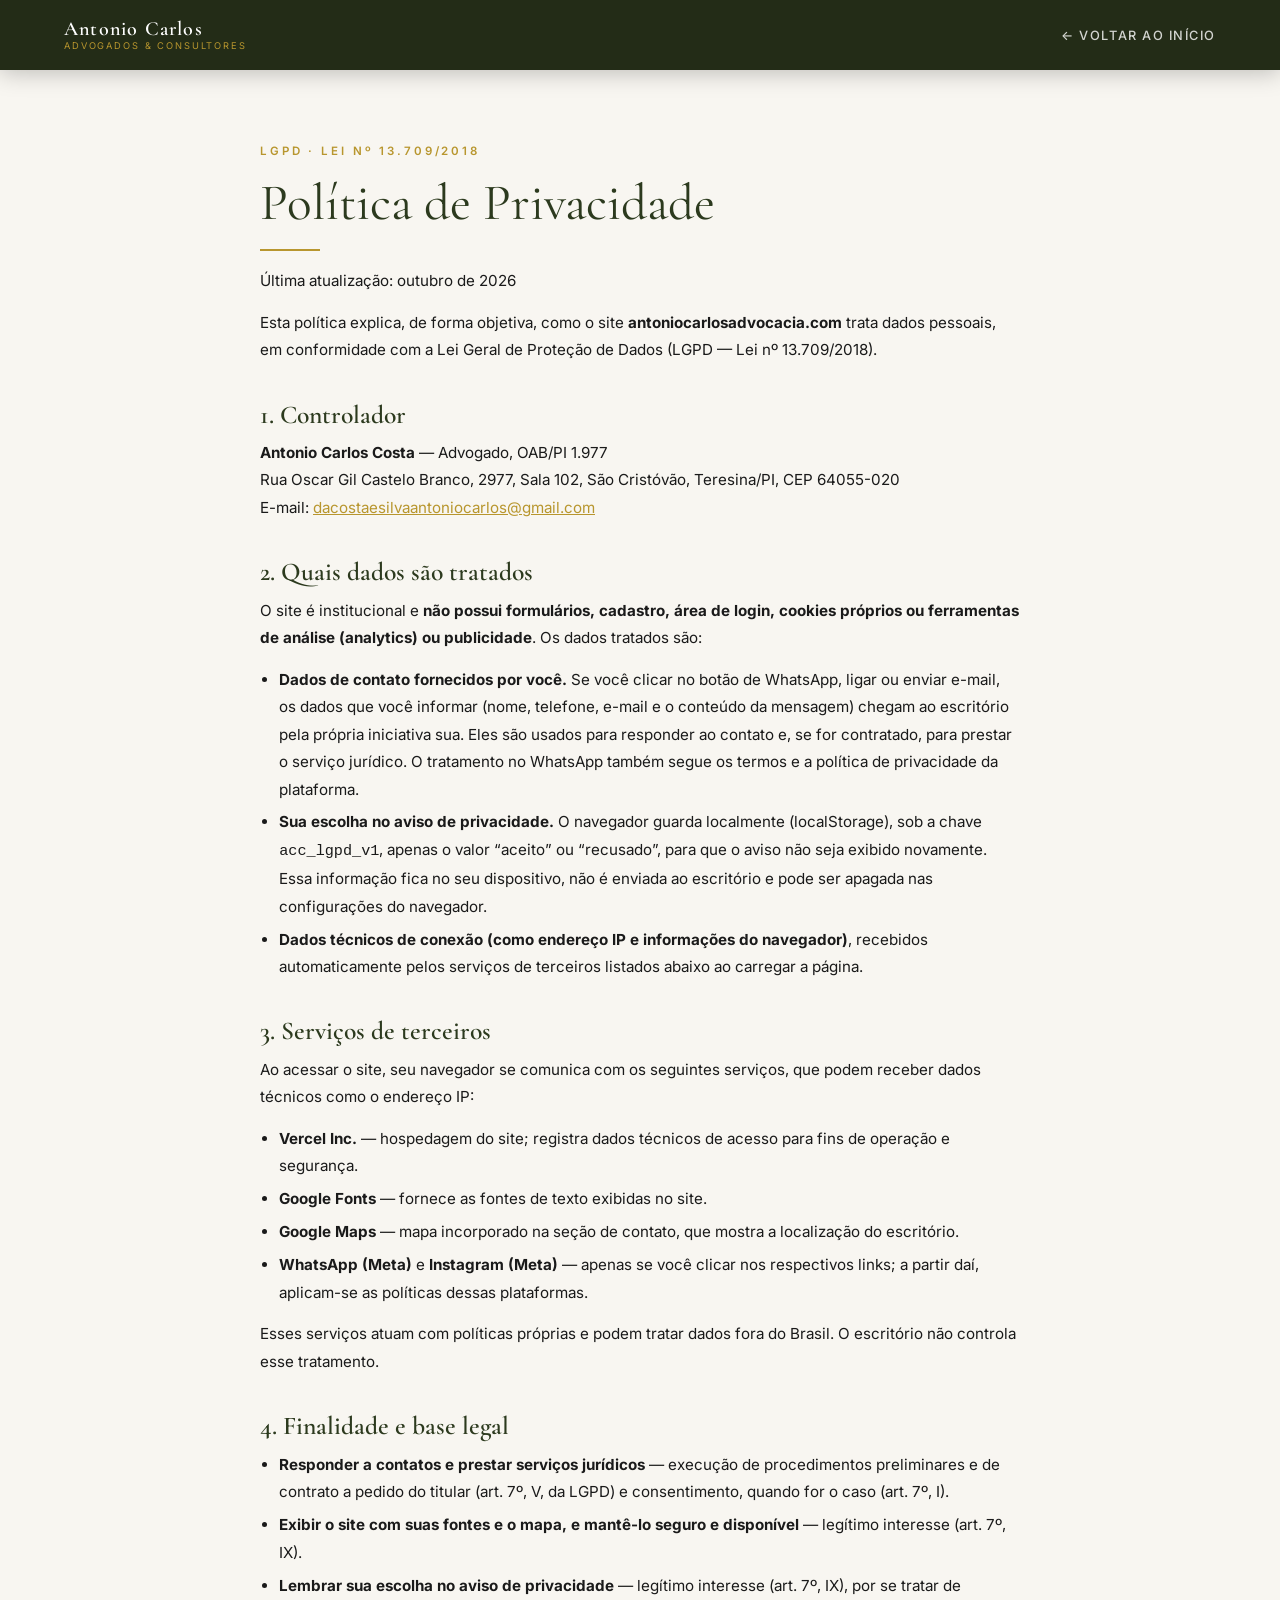
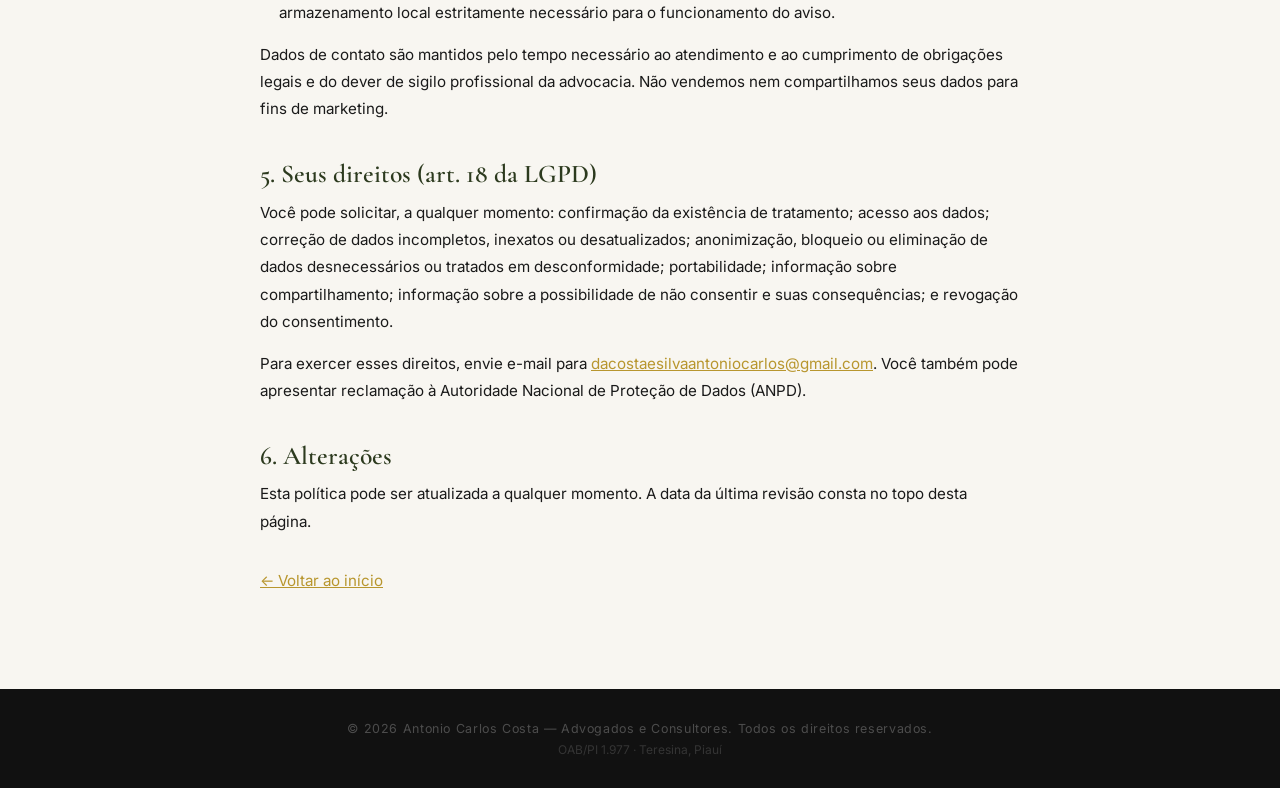
==== privacidade.html @ cda17267 "Adiciona política de privacidade e nova imagem de compartilhamento Co-Authored-By: Claude Sonnet 5.5" ====
<!DOCTYPE html>
<html lang="pt-BR">
<head>
<meta charset="UTF-8">
<meta name="viewport" content="width=device-width, initial-scale=1.0">
<title>Política de Privacidade — Antonio Carlos Costa Advogados</title>
<meta name="description" content="Política de Privacidade do site de Antonio Carlos Costa — Advogados e Consultores, em conformidade com a LGPD (Lei nº 13.709/2018).">
<meta name="robots" content="index, follow">
<link rel="canonical" href="https://antoniocarlosadvocacia.com/privacidade.html">
<link rel="preconnect" href="https://fonts.googleapis.com">
<link href="https://fonts.googleapis.com/css2?family=Cormorant+Garamond:ital,wght@0,300;0,400;0,600;0,700;1,400;1,600&family=Inter:wght@300;400;500;600&display=swap" rel="stylesheet">
<link rel="icon" href="data:,">
<link rel="stylesheet" href="style.css">
<style>
  .priv-back { font-size: 0.8rem; font-weight: 500; letter-spacing: 0.12em; text-transform: uppercase; color: rgba(255,255,255,0.8); text-decoration: none; transition: color .2s; }
  .priv-back:hover { color: var(--ouro-light); }
  .priv-main { padding: 9rem 2rem 5rem; }
  .priv-main .container { max-width: 760px; }
  .priv-main h1 { font-family: 'Cormorant Garamond', serif; font-size: clamp(2.2rem, 5vw, 3.2rem); font-weight: 400; line-height: 1.15; color: var(--verde); margin-bottom: 0.5rem; }
  .priv-updated { font-size: 0.82rem; color: var(--cinza-suave); margin-bottom: 1.5rem; }
  .priv-main h2 { font-family: 'Cormorant Garamond', serif; font-size: 1.6rem; font-weight: 600; color: var(--verde); margin: 2.2rem 0 0.6rem; }
  .priv-main p, .priv-main li { font-size: 0.95rem; line-height: 1.8; color: var(--cinza-texto); }
  .priv-main p { margin-bottom: 0.9rem; }
  .priv-main ul { margin: 0 0 0.9rem 1.2rem; }
  .priv-main li { margin-bottom: 0.35rem; }
  .priv-main a { color: var(--ouro); }
  .priv-main a:hover { color: var(--verde); }
  .priv-footer-link { color: rgba(255,255,255,0.45); text-decoration: underline; }
  .priv-footer-link:hover { color: var(--ouro-light); }
  @media (max-width: 768px) { .priv-main { padding: 7rem 1.25rem 3rem; } nav { padding: 1rem 1.25rem; } }
</style>
</head>
<body>

<nav>
  <a class="nav-brand" href="/">
    <span class="nav-brand-name">Antonio Carlos</span>
    <span class="nav-brand-sub">Advogados &amp; Consultores</span>
  </a>
  <a class="priv-back" href="/">&larr; Voltar ao início</a>
</nav>

<main class="priv-main">
  <div class="container">
    <div class="section-eyebrow">LGPD · Lei nº 13.709/2018</div>
    <h1>Política de Privacidade</h1>
    <div class="gold-rule" style="width:60px;height:2px;background:var(--ouro);margin:1rem 0 1rem"></div>
    <p class="priv-updated">Última atualização: outubro de 2026</p>

    <p>Esta política explica, de forma objetiva, como o site <strong>antoniocarlosadvocacia.com</strong> trata dados pessoais, em conformidade com a Lei Geral de Proteção de Dados (LGPD — Lei nº 13.709/2018).</p>

    <h2>1. Controlador</h2>
    <p>
      <strong>Antonio Carlos Costa</strong> — Advogado, OAB/PI 1.977<br>
      Rua Oscar Gil Castelo Branco, 2977, Sala 102, São Cristóvão, Teresina/PI, CEP 64055-020<br>
      E-mail: <a href="mailto:dacostaesilvaantoniocarlos@gmail.com">dacostaesilvaantoniocarlos@gmail.com</a>
    </p>

    <h2>2. Quais dados são tratados</h2>
    <p>O site é institucional e <strong>não possui formulários, cadastro, área de login, cookies próprios ou ferramentas de análise (analytics) ou publicidade</strong>. Os dados tratados são:</p>
    <ul>
      <li><strong>Dados de contato fornecidos por você.</strong> Se você clicar no botão de WhatsApp, ligar ou enviar e-mail, os dados que você informar (nome, telefone, e-mail e o conteúdo da mensagem) chegam ao escritório pela própria iniciativa sua. Eles são usados para responder ao contato e, se for contratado, para prestar o serviço jurídico. O tratamento no WhatsApp também segue os termos e a política de privacidade da plataforma.</li>
      <li><strong>Sua escolha no aviso de privacidade.</strong> O navegador guarda localmente (localStorage), sob a chave <code>acc_lgpd_v1</code>, apenas o valor “aceito” ou “recusado”, para que o aviso não seja exibido novamente. Essa informação fica no seu dispositivo, não é enviada ao escritório e pode ser apagada nas configurações do navegador.</li>
      <li><strong>Dados técnicos de conexão (como endereço IP e informações do navegador)</strong>, recebidos automaticamente pelos serviços de terceiros listados abaixo ao carregar a página.</li>
    </ul>

    <h2>3. Serviços de terceiros</h2>
    <p>Ao acessar o site, seu navegador se comunica com os seguintes serviços, que podem receber dados técnicos como o endereço IP:</p>
    <ul>
      <li><strong>Vercel Inc.</strong> — hospedagem do site; registra dados técnicos de acesso para fins de operação e segurança.</li>
      <li><strong>Google Fonts</strong> — fornece as fontes de texto exibidas no site.</li>
      <li><strong>Google Maps</strong> — mapa incorporado na seção de contato, que mostra a localização do escritório.</li>
      <li><strong>WhatsApp (Meta)</strong> e <strong>Instagram (Meta)</strong> — apenas se você clicar nos respectivos links; a partir daí, aplicam-se as políticas dessas plataformas.</li>
    </ul>
    <p>Esses serviços atuam com políticas próprias e podem tratar dados fora do Brasil. O escritório não controla esse tratamento.</p>

    <h2>4. Finalidade e base legal</h2>
    <ul>
      <li><strong>Responder a contatos e prestar serviços jurídicos</strong> — execução de procedimentos preliminares e de contrato a pedido do titular (art. 7º, V, da LGPD) e consentimento, quando for o caso (art. 7º, I).</li>
      <li><strong>Exibir o site com suas fontes e o mapa, e mantê-lo seguro e disponível</strong> — legítimo interesse (art. 7º, IX).</li>
      <li><strong>Lembrar sua escolha no aviso de privacidade</strong> — legítimo interesse (art. 7º, IX), por se tratar de armazenamento local estritamente necessário para o funcionamento do aviso.</li>
    </ul>
    <p>Dados de contato são mantidos pelo tempo necessário ao atendimento e ao cumprimento de obrigações legais e do dever de sigilo profissional da advocacia. Não vendemos nem compartilhamos seus dados para fins de marketing.</p>

    <h2>5. Seus direitos (art. 18 da LGPD)</h2>
    <p>Você pode solicitar, a qualquer momento: confirmação da existência de tratamento; acesso aos dados; correção de dados incompletos, inexatos ou desatualizados; anonimização, bloqueio ou eliminação de dados desnecessários ou tratados em desconformidade; portabilidade; informação sobre compartilhamento; informação sobre a possibilidade de não consentir e suas consequências; e revogação do consentimento.</p>
    <p>Para exercer esses direitos, envie e-mail para <a href="mailto:dacostaesilvaantoniocarlos@gmail.com">dacostaesilvaantoniocarlos@gmail.com</a>. Você também pode apresentar reclamação à Autoridade Nacional de Proteção de Dados (ANPD).</p>

    <h2>6. Alterações</h2>
    <p>Esta política pode ser atualizada a qualquer momento. A data da última revisão consta no topo desta página.</p>

    <p style="margin-top:2rem"><a href="/">&larr; Voltar ao início</a></p>
  </div>
</main>

<footer>
  <p class="footer-text">© 2026 Antonio Carlos Costa — Advogados e Consultores. Todos os direitos reservados.</p>
  <p class="footer-oab">OAB/PI 1.977 · Teresina, Piauí</p>
</footer>

</body>
</html>
---- style.css ----
*, *::before, *::after { box-sizing: border-box; margin: 0; padding: 0; }

:root {
  --verde: #2C3A1E; --verde-light: #3a4e28;
  --ouro: #B8962E; --ouro-light: #d4b054; --ouro-pale: #e8d5a0;
  --off-white: #F8F6F1; --cinza-texto: #1A1A1A; --cinza-suave: #6B6B6B; --branco: #ffffff;
}

html { scroll-behavior: smooth; }
body { font-family: 'Inter', sans-serif; color: var(--cinza-texto); background: var(--off-white); overflow-x: hidden; }

/* ── NAV ── */
nav {
  position: fixed; top: 0; left: 0; right: 0; z-index: 200;
  padding: 1.2rem 4rem;
  display: flex; align-items: center; justify-content: space-between;
  background: rgba(28, 38, 16, 0.97);
  box-shadow: 0 2px 24px rgba(0,0,0,0.25);
}
.nav-brand {
  display: flex;
  flex-direction: column;
  gap: 1px;
  text-decoration: none;
  cursor: pointer;
}
.nav-brand-name {
  font-family: 'Cormorant Garamond', serif;
  font-size: 1.25rem;
  font-weight: 600;
  color: var(--branco);
  letter-spacing: 0.06em;
  line-height: 1;
  white-space: nowrap;
}
.nav-brand-sub {
  font-family: 'Inter', sans-serif;
  font-size: 0.58rem;
  font-weight: 400;
  letter-spacing: 0.2em;
  text-transform: uppercase;
  color: var(--ouro);
  white-space: nowrap;
}
.nav-links { display: flex; gap: 2.5rem; list-style: none; align-items: center; }
.nav-links a {
  color: rgba(255,255,255,0.85); text-decoration: none;
  font-size: 0.82rem; font-weight: 500; letter-spacing: 0.12em;
  text-transform: uppercase; transition: color 0.2s;
}
.nav-links a:hover { color: var(--ouro-light); }
.nav-cta {
  border: 1px solid var(--ouro) !important; color: var(--ouro) !important;
  padding: 0.5rem 1.4rem; border-radius: 2px;
  transition: background 0.2s, color 0.2s !important;
}
.nav-cta:hover { background: var(--ouro) !important; color: var(--verde) !important; }

/* Hamburguer */
.nav-hamburger {
  display: none; flex-direction: column; gap: 5px; cursor: pointer;
  background: none; border: none; padding: 4px;
}
.nav-hamburger span {
  display: block; width: 24px; height: 2px;
  background: rgba(255,255,255,0.85); border-radius: 2px;
  transition: transform 0.3s, opacity 0.3s;
}
.nav-hamburger.open span:nth-child(1) { transform: translateY(7px) rotate(45deg); }
.nav-hamburger.open span:nth-child(2) { opacity: 0; }
.nav-hamburger.open span:nth-child(3) { transform: translateY(-7px) rotate(-45deg); }

/* Mobile drawer */
.nav-drawer {
  display: none; position: fixed; top: 0; left: 0; right: 0; bottom: 0;
  background: rgba(28,38,16,0.98); z-index: 190;
  flex-direction: column; align-items: center; justify-content: center; gap: 2.5rem;
  opacity: 0; pointer-events: none; transition: opacity 0.3s;
}
.nav-drawer.open { opacity: 1; pointer-events: all; }
.nav-drawer a {
  color: rgba(255,255,255,0.85); text-decoration: none;
  font-size: 1.5rem; font-family: 'Cormorant Garamond', serif;
  font-weight: 400; letter-spacing: 0.08em; transition: color 0.2s;
}
.nav-drawer a:hover { color: var(--ouro-light); }
.nav-drawer .drawer-cta {
  margin-top: 1rem; border: 1px solid var(--ouro); color: var(--ouro) !important;
  padding: 0.9rem 2.5rem; font-size: 0.85rem !important;
  font-family: 'Inter', sans-serif !important; font-weight: 600;
  letter-spacing: 0.15em; text-transform: uppercase;
}

/* ── HERO ── */
#hero {
  min-height: 100vh; background: var(--verde);
  display: flex; flex-direction: column; align-items: center; justify-content: center;
  position: relative; overflow: hidden; padding: 6rem 2rem 4rem; text-align: center;
}
.hero-grain {
  position: absolute; inset: 0; pointer-events: none; opacity: 0.6;
  background-image: url("data:image/svg+xml,%3Csvg viewBox='0 0 256 256' xmlns='http://www.w3.org/2000/svg'%3E%3Cfilter id='noise'%3E%3CfeTurbulence type='fractalNoise' baseFrequency='0.9' numOctaves='4' stitchTiles='stitch'/%3E%3C/filter%3E%3Crect width='100%25' height='100%25' filter='url(%23noise)' opacity='0.04'/%3E%3C/svg%3E");
}
.hero-logo { width: 160px; height: auto; margin-bottom: 2rem; filter: drop-shadow(0 2px 24px rgba(184,150,46,0.4)); animation: fadeUp 1s ease both; }
.hero-title { font-family: 'Cormorant Garamond', serif; font-size: clamp(3.5rem, 6vw, 6.5rem); font-weight: 500; color: var(--branco); letter-spacing: 0.08em; line-height: 1.1; text-shadow: 0 2px 40px rgba(184,150,46,0.25); animation: fadeUp 1s 0.2s ease both; }
.hero-divider { width: 80px; height: 1px; background: var(--ouro); margin: 2rem auto; animation: expandWidth 1s 0.5s ease both; }
.hero-sub { font-size: 0.9rem; letter-spacing: 0.22em; text-transform: uppercase; color: var(--ouro-pale); margin-bottom: 3rem; animation: fadeUp 1s 0.4s ease both; }
.hero-tagline { font-family: 'Cormorant Garamond', serif; font-size: clamp(1.1rem,2.5vw,1.5rem); font-style: italic; color: rgba(255,255,255,0.7); max-width: 600px; margin: 0 auto 3rem; line-height: 1.6; animation: fadeUp 1s 0.5s ease both; }
.hero-btns { display: flex; gap: 1.2rem; justify-content: center; flex-wrap: wrap; animation: fadeUp 1s 0.7s ease both; }
.btn-primary { background: var(--ouro); color: var(--verde); padding: 1rem 2.4rem; border: none; font-family: 'Inter', sans-serif; font-size: 0.82rem; font-weight: 600; letter-spacing: 0.12em; text-transform: uppercase; text-decoration: none; cursor: pointer; transition: background 0.25s, transform 0.2s; border-radius: 2px; display: inline-block; }
.btn-primary:hover { background: var(--ouro-light); transform: translateY(-2px); }
.btn-ghost { background: transparent; color: var(--branco); padding: 1rem 2.4rem; border: 1px solid rgba(255,255,255,0.35); font-family: 'Inter', sans-serif; font-size: 0.82rem; font-weight: 500; letter-spacing: 0.12em; text-transform: uppercase; text-decoration: none; cursor: pointer; transition: border-color 0.25s, color 0.25s; border-radius: 2px; display: inline-block; }
.btn-ghost:hover { border-color: var(--ouro); color: var(--ouro-light); }
/* fadeUpCentered em vez de fadeUp: os keyframes de fadeUp zeram o transform e
   anulariam o translateX(-50%) que centraliza este elemento */
.hero-scroll {
  position: absolute;
  bottom: 2.5rem;
  left: 50%;
  transform: translateX(-50%);
  animation: fadeUpCentered 1s 1.2s ease both;
}
.scroll-mouse {
  width: 26px;
  height: 42px;
  border: 1.5px solid rgba(255,255,255,0.6);
  border-radius: 14px;
  display: flex;
  justify-content: center;
  padding-top: 7px;
}
.scroll-dot {
  width: 4px;
  height: 8px;
  flex: none;
  background: var(--ouro-light);
  border-radius: 2px;
  animation: scrollDot 1.8s ease-in-out infinite;
}

/* ── SECTIONS ── */
section { padding: 6rem 2rem; }
.container { max-width: 1100px; margin: 0 auto; }
.section-eyebrow { font-size: 0.72rem; font-weight: 600; letter-spacing: 0.25em; text-transform: uppercase; color: var(--ouro); margin-bottom: 1rem; }
.section-title { font-family: 'Cormorant Garamond', serif; font-size: clamp(2rem,4vw,3rem); font-weight: 400; line-height: 1.2; margin-bottom: 0.5rem; }
.gold-rule { width: 50px; height: 1px; background: linear-gradient(to right, transparent, var(--ouro), transparent); margin: 1.5rem 0 2.5rem; transition: width 0.8s ease; }
.gold-rule.animate { width: 160px; }

/* ── SOBRE ── */
#sobre { background: var(--off-white); }
.sobre-grid { display: grid; grid-template-columns: 0.8fr 1.2fr 1fr; gap: 2.5rem; align-items: start; }
/* z-index:0 cria o contexto de empilhamento que mantém .foto-frame (z-index:-1)
   acima do fundo de #sobre, e não atrás dele */
.sobre-foto { position: relative; z-index: 0; }
.foto-advogado {
  width: 100%;
  height: auto;
  aspect-ratio: 4/5;
  object-fit: cover;
  object-position: top center;
  filter: grayscale(15%) contrast(1.05);
  box-shadow: 0 8px 32px rgba(0,0,0,0.12);
  display: block;
}
.foto-slideshow {
  position: relative;
  width: 100%;
  aspect-ratio: 4/5;
}
.foto-slide {
  position: absolute;
  top: 0;
  left: 0;
  width: 100%;
  height: 100%;
  opacity: 0;
  transition: opacity 1.2s ease-in-out;
}
.foto-slide.active {
  opacity: 1;
}
.foto-frame {
  position: absolute;
  top: 12px;
  left: 12px;
  right: -12px;
  bottom: -12px;
  border: 1.5px solid var(--ouro);
  z-index: -1;
  pointer-events: none;
}
.sobre-text p { font-size: 1rem; line-height: 1.8; color: var(--cinza-suave); margin-bottom: 1.2rem; }
.sobre-text p strong { color: var(--cinza-texto); }
.sobre-card { background: var(--verde); padding: 3rem; position: relative; }
.sobre-card::before { content: ''; position: absolute; top: -6px; left: -6px; right: 6px; bottom: 6px; border: 1px solid var(--ouro); pointer-events: none; }
.sobre-nome { font-family: 'Cormorant Garamond', serif; font-size: 1.9rem; font-weight: 600; color: var(--branco); margin-bottom: 0.3rem; }
.sobre-oab { font-size: 0.78rem; letter-spacing: 0.18em; text-transform: uppercase; color: var(--ouro-light); margin-bottom: 2rem; }
.sobre-stat { border-top: 1px solid rgba(255,255,255,0.12); padding: 1rem 0; display: flex; flex-direction: column; gap: 0.3rem; }
.sobre-stat-label { font-size: 0.75rem; color: rgba(255,255,255,0.55); }
.sobre-stat-val { font-family: 'Cormorant Garamond', serif; font-size: 1.3rem; color: var(--ouro-light); font-weight: 600; text-align: left; }
.count-val { display: inline; }

/* ── ÁREAS ── */
#areas { background: var(--verde); }
#areas .section-title { color: var(--branco); }
#areas .section-eyebrow { color: var(--ouro-light); }
.areas-grid { display: grid; grid-template-columns: repeat(3,1fr); gap: 1.5px; margin-top: 3rem; }
.area-card { background: linear-gradient(135deg, rgba(255,255,255,0.03) 0%, rgba(184,150,46,0.04) 100%); padding: 2.5rem 2rem; border: 1px solid rgba(184,150,46,0.15); cursor: pointer; transition: background 0.3s, border-color 0.3s, transform 0.3s; position: relative; overflow: hidden; }
.area-card::after { content: ''; position: absolute; bottom: 0; left: 0; width: 0; height: 2px; background: var(--ouro); transition: width 0.4s ease; }
.area-card:hover { background: rgba(255,255,255,0.08); border-color: rgba(184,150,46,0.4); transform: translateY(-4px); }
.area-card:hover::after { width: 100%; }
.area-icon { width: 48px; height: 48px; margin-bottom: 1.2rem; display: block; color: var(--ouro); }
.area-titulo { font-family: 'Cormorant Garamond', serif; font-size: 1.4rem; font-weight: 600; color: var(--branco); margin-bottom: 0.8rem; }
.area-desc { font-size: 0.88rem; line-height: 1.7; color: rgba(255,255,255,0.55); margin-bottom: 1.5rem; }
.area-items { list-style: none; display: flex; flex-direction: column; gap: 0.5rem; }
.area-items li { font-size: 0.82rem; color: rgba(255,255,255,0.5); display: flex; gap: 0.6rem; align-items: flex-start; }
.area-items li::before { content: '—'; color: var(--ouro); flex-shrink: 0; }

/* ── DIFERENCIAIS ── */
#diferenciais { background: var(--off-white); }
.dif-grid { display: grid; grid-template-columns: repeat(3,1fr); gap: 2rem; margin-top: 3rem; align-items: stretch; }
.dif-item { padding: 2rem; border-left: 2px solid var(--ouro); background: var(--branco); box-shadow: 0 2px 20px rgba(0,0,0,0.04); transition: box-shadow 0.3s, transform 0.3s, background 0.35s; display: flex; flex-direction: column; gap: 0.8rem; position: relative; overflow: hidden; height: 100%; }
.dif-item:hover { box-shadow: 0 8px 32px rgba(0,0,0,0.1); transform: translateY(-3px); background: linear-gradient(to bottom right, var(--branco), rgba(184,150,46,0.04)); }
.dif-icon { width: 32px; height: 32px; color: var(--ouro); flex-shrink: 0; transition: color 0.3s ease; }
.dif-item:hover .dif-icon { color: var(--ouro-light); }
.dif-titulo { font-family: 'Cormorant Garamond', serif; font-size: 1.2rem; font-weight: 600; color: var(--verde); }
.dif-desc { font-size: 0.87rem; line-height: 1.7; color: var(--cinza-suave); }

/* ── CONTATO ── */
#contato { background: var(--verde); padding: 6rem 2rem; }
#contato .section-title { color: var(--branco); }
#contato .section-eyebrow { color: var(--ouro-light); }
.contato-layout { display: grid; grid-template-columns: 1fr 1fr; gap: 4rem; align-items: start; margin-top: 3rem; }
.contato-sub { font-family: 'Cormorant Garamond', serif; font-style: italic; font-size: 1.15rem; color: rgba(255,255,255,0.65); line-height: 1.7; margin-bottom: 2rem; }
.contato-lista { display: flex; flex-direction: column; gap: 1.4rem; margin-bottom: 2.5rem; }
.contato-item { display: flex; align-items: flex-start; gap: 1rem; }
.contato-item-icon { width: 20px; height: 20px; color: var(--ouro); flex-shrink: 0; margin-top: 2px; }
.contato-item-info { display: flex; flex-direction: column; gap: 0.2rem; }
.contato-item-label { font-size: 0.7rem; letter-spacing: 0.2em; text-transform: uppercase; color: rgba(255,255,255,0.4); }
.contato-item-val { font-size: 0.95rem; color: var(--branco); }
.contato-item-val a { color: inherit; text-decoration: none; transition: color 0.2s; }
.contato-item-val a:hover { color: var(--ouro-light); }
.map-wrapper { border: 1px solid rgba(184,150,46,0.3); overflow: hidden; position: relative; }
.map-wrapper::before { content: ''; position: absolute; top: -4px; left: -4px; right: 4px; bottom: 4px; border: 1px solid rgba(184,150,46,0.2); pointer-events: none; z-index: 1; }
.map-wrapper iframe { display: block; width: 100%; height: 360px; filter: grayscale(30%) contrast(1.05); }

/* ── WHATSAPP FLUTUANTE ── */
.whatsapp-float {
  position: fixed; bottom: 2rem; right: 2rem; z-index: 300;
  width: 58px; height: 58px; border-radius: 50%;
  background: #25D366;
  display: flex; align-items: center; justify-content: center;
  box-shadow: 0 4px 20px rgba(37,211,102,0.45);
  text-decoration: none;
  transition: transform 0.25s, box-shadow 0.25s;
  animation: fadeUp 1s 1.5s ease both;
}
.whatsapp-float:hover { transform: scale(1.1) translateY(-2px); box-shadow: 0 8px 28px rgba(37,211,102,0.55); }
.whatsapp-float svg { width: 30px; height: 30px; }
.whatsapp-float::before,
.whatsapp-float::after {
  content: '';
  position: absolute; inset: -4px; border-radius: 50%;
  border: 2px solid rgba(37,211,102,0.4);
  animation: pulse-ring 2.5s ease-out infinite;
}
.whatsapp-float::after { animation-delay: 0.8s; }
@keyframes pulse-ring {
  0%   { transform: scale(1); opacity: 0.7; }
  100% { transform: scale(1.5); opacity: 0; }
}

/* ── LGPD BANNER ── */
.lgpd-banner {
  position: fixed; bottom: 0; left: 0; right: 0; z-index: 400;
  background: rgba(20, 27, 12, 0.97);
  border-top: 1px solid rgba(184,150,46,0.3);
  padding: 1.4rem 3rem;
  display: flex; align-items: center; justify-content: space-between; gap: 2rem;
  transform: translateY(100%); opacity: 0;
  transition: transform 0.5s ease, opacity 0.5s ease;
  flex-wrap: wrap;
}
.lgpd-banner.visible { transform: translateY(0); opacity: 1; }
.lgpd-banner.hidden { display: none; }
.lgpd-text { font-size: 0.83rem; color: rgba(255,255,255,0.7); line-height: 1.6; flex: 1; min-width: 240px; }
.lgpd-text a { color: var(--ouro-light); text-decoration: underline; }
.lgpd-btns { display: flex; gap: 0.8rem; flex-shrink: 0; flex-wrap: wrap; }
.lgpd-accept {
  background: var(--ouro); color: var(--verde);
  border: none; padding: 0.6rem 1.6rem; font-size: 0.78rem; font-weight: 600;
  letter-spacing: 0.1em; text-transform: uppercase; cursor: pointer;
  border-radius: 2px; font-family: 'Inter', sans-serif; transition: background 0.2s;
}
.lgpd-accept:hover { background: var(--ouro-light); }
.lgpd-reject {
  background: transparent; color: rgba(255,255,255,0.5);
  border: 1px solid rgba(255,255,255,0.2); padding: 0.6rem 1.2rem;
  font-size: 0.78rem; font-weight: 500; letter-spacing: 0.08em;
  text-transform: uppercase; cursor: pointer; border-radius: 2px;
  font-family: 'Inter', sans-serif; transition: border-color 0.2s, color 0.2s;
}
.lgpd-reject:hover { border-color: rgba(255,255,255,0.4); color: rgba(255,255,255,0.75); }

/* ── FOOTER ── */
footer { background: #111; padding: 2rem; text-align: center; }
.footer-text { font-size: 0.78rem; color: rgba(255,255,255,0.25); letter-spacing: 0.05em; }
.footer-oab { font-size: 0.75rem; color: rgba(255,255,255,0.15); margin-top: 0.4rem; }

/* ── ANIMATIONS ── */
@keyframes fadeUp { from { opacity: 0; transform: translateY(24px); } to { opacity: 1; transform: translateY(0); } }
@keyframes expandWidth { from { width: 0; } to { width: 80px; } }
@keyframes fadeUpCentered { from { opacity: 0; transform: translateX(-50%) translateY(24px); } to { opacity: 1; transform: translateX(-50%) translateY(0); } }
@keyframes scrollDot { 0% { opacity: 0; transform: translateY(0); } 15% { opacity: 1; } 65% { opacity: 1; transform: translateY(14px); } 100% { opacity: 0; transform: translateY(16px); } }
.reveal { opacity: 0; transform: translateY(30px); transition: opacity 0.7s ease, transform 0.7s ease; }
.reveal.visible { opacity: 1; transform: translateY(0); }

/* ── RESPONSIVE ── */
@media (max-width: 900px) {
  nav { padding: 1rem 1.5rem; }
  .nav-links { display: none; }
  .nav-hamburger { display: flex; min-width: 44px; min-height: 44px; align-items: center; justify-content: center; }
  .nav-drawer { display: flex; }
  .sobre-grid { grid-template-columns: 1fr; gap: 2.5rem; }
  /* width:100% é obrigatório aqui: com margin auto, o grid item vira shrink-to-fit,
     e a largura percentual do .foto-slideshow colapsa para 0 */
  .sobre-foto { width: 100%; max-width: 320px; margin: 0 auto; }
  .areas-grid { grid-template-columns: 1fr; }
  .dif-grid { grid-template-columns: 1fr 1fr; }
  .contato-layout { grid-template-columns: 1fr; gap: 2.5rem; }
  .lgpd-banner { padding: 1.2rem 1.5rem; }
}
@media (max-width: 600px) {
  .dif-grid { grid-template-columns: 1fr; }
  section { padding: 4rem 1.2rem; }
  .whatsapp-float { bottom: 1.2rem; right: 1.2rem; }
}
@media (max-width: 768px) {
  nav { padding: 1rem 1.2rem; }
  .map-wrapper iframe { height: 280px; }
}
@media (max-width: 480px) {
  section { padding: 3rem 1.2rem; }
  #hero { padding: 4rem 1.2rem 3rem; }
  #contato { padding: 3rem 1.2rem; }
  .sobre-grid, .areas-grid, .dif-grid, .contato-layout { margin-top: 1.5rem; }
  .hero-logo { width: 100px; }
  .hero-title { font-size: clamp(2.2rem, 9vw, 3rem); }
  .hero-btns { flex-direction: column; width: 100%; }
  .hero-btns .btn-primary, .hero-btns .btn-ghost { width: 100%; text-align: center; }
  .sobre-card { padding: 2rem; }
  .sobre-stat { flex-wrap: wrap; gap: 0.5rem; }
  .area-ordinal { font-size: 3rem; }
  .area-card { padding: 2rem 1.5rem; }
  .dif-grid { gap: 1.5rem; }
  #contato .btn-primary { width: 100%; text-align: center; display: block; }
}
@media (max-width: 380px) {
  .nav-brand-name { font-size: 1.05rem; }
}

/* ══════════════════════════════════════════
   PREMIUM UPGRADES
══════════════════════════════════════════ */

/* Hero — geometric gold texture overlay */
#hero::before {
  content: '';
  position: absolute;
  inset: 0;
  pointer-events: none;
  background-image: url("data:image/svg+xml,%3Csvg xmlns='http://www.w3.org/2000/svg' width='60' height='60'%3E%3Cpolygon points='30,8 52,30 30,52 8,30' fill='none' stroke='%23B8962E' stroke-width='0.4' opacity='0.3'/%3E%3C/svg%3E");
  background-size: 60px 60px;
  z-index: 0;
}

/* Hero particles canvas */
.hero-particles {
  position: absolute;
  inset: 0;
  width: 100%;
  height: 100%;
  pointer-events: none;
  z-index: 0;
}

/* Hero scan line */
.hero-scanline {
  position: absolute;
  top: 48%;
  left: -100%;
  width: 100%;
  height: 1px;
  background: linear-gradient(to right, transparent 0%, rgba(212,176,84,0.65) 50%, transparent 100%);
  box-shadow: 0 0 10px rgba(212,176,84,0.35);
  pointer-events: none;
  z-index: 1;
  animation: scanSweep 2s 0.15s ease-in-out forwards;
}
@keyframes scanSweep {
  0%   { left: -100%; opacity: 0; }
  12%  { opacity: 1; }
  88%  { opacity: 1; }
  100% { left: 100%; opacity: 0; }
}

/* Hero ornament divider */
.hero-ornament {
  width: 240px;
  max-width: 75%;
  margin: 1rem auto 0.8rem;
  animation: fadeUp 1s 0.35s ease both;
  position: relative;
  z-index: 2;
}
.hero-ornament svg { width: 100%; height: auto; display: block; }

/* Hero content above background layers */
.hero-logo, .hero-sub, .hero-title, .hero-divider, .hero-tagline, .hero-btns {
  position: relative;
  z-index: 2;
}

/* Area cards — ordinal watermark */
.area-ordinal {
  position: absolute;
  top: 0.6rem;
  right: 1rem;
  font-family: 'Cormorant Garamond', serif;
  font-size: 5rem;
  font-weight: 700;
  color: var(--ouro);
  opacity: 0.08;
  line-height: 1;
  pointer-events: none;
  transition: opacity 0.4s ease;
  user-select: none;
  z-index: 0;
}
.area-card:hover .area-ordinal { opacity: 0.18; }

/* Sobre card — ACC monogram via ::after */
.sobre-card::after {
  content: 'ACC';
  position: absolute;
  top: 50%;
  left: 50%;
  transform: translate(-50%, -50%);
  font-family: 'Cormorant Garamond', serif;
  font-size: 7.5rem;
  font-weight: 700;
  color: var(--branco);
  opacity: 0.04;
  pointer-events: none;
  white-space: nowrap;
  user-select: none;
  letter-spacing: 0.06em;
  z-index: 0;
}

/* Diferenciais — decorative top line on hover */
.dif-item::before {
  content: '';
  position: absolute;
  top: 0;
  left: 0;
  width: 0;
  height: 2px;
  background: var(--ouro);
  transition: width 0.4s ease;
}
.dif-item:hover::before { width: 100%; }

/* Contato — dot grid texture */
#contato { position: relative; }
#contato::before {
  content: '';
  position: absolute;
  inset: 0;
  pointer-events: none;
  background-image: radial-gradient(circle at 1px 1px, rgba(184,150,46,0.14) 1px, transparent 0);
  background-size: 28px 28px;
}
#contato > .container { position: relative; z-index: 1; }

/* Contato — impact blockquote */
.contato-quote {
  font-family: 'Cormorant Garamond', serif;
  font-style: italic;
  font-size: clamp(1.05rem, 2vw, 1.3rem);
  color: rgba(255,255,255,0.72);
  line-height: 1.65;
  margin-bottom: 2rem;
  padding: 0.5rem 0 0.5rem 1.6rem;
  border: none;
  position: relative;
}
.contato-quote::before {
  content: '\201C';
  position: absolute;
  top: -1.2rem;
  left: -0.3rem;
  font-family: 'Cormorant Garamond', serif;
  font-style: normal;
  font-size: 4.5rem;
  color: var(--ouro);
  opacity: 0.45;
  line-height: 1;
}
.contato-quote::after {
  content: '\201D';
  font-family: 'Cormorant Garamond', serif;
  font-style: normal;
  font-size: 4.5rem;
  color: var(--ouro);
  opacity: 0.45;
  line-height: 0;
  vertical-align: -2.2rem;
  display: inline;
  margin-left: 0.15rem;
}

/* WhatsApp — tooltip */
.wpp-tooltip {
  position: absolute;
  right: calc(100% + 12px);
  top: 50%;
  transform: translateY(-50%);
  background: var(--verde);
  color: var(--ouro-light);
  font-family: 'Inter', sans-serif;
  font-size: 0.74rem;
  font-weight: 500;
  letter-spacing: 0.04em;
  white-space: nowrap;
  padding: 0.4rem 0.85rem;
  border: 1px solid rgba(184,150,46,0.35);
  border-radius: 2px;
  opacity: 0;
  pointer-events: none;
  transition: opacity 0.25s ease;
  box-shadow: 0 4px 12px rgba(0,0,0,0.25);
}
.wpp-tooltip::after {
  content: '';
  position: absolute;
  right: -5px;
  top: 50%;
  transform: translateY(-50%);
  border: 4px solid transparent;
  border-left-color: rgba(184,150,46,0.35);
}
.whatsapp-float:hover .wpp-tooltip { opacity: 1; }

/* Nav links — animated underline */
.nav-links a:not(.nav-cta) { position: relative; }
.nav-links a:not(.nav-cta)::after {
  content: '';
  position: absolute;
  bottom: -3px;
  left: 0;
  width: 0;
  height: 1px;
  background: var(--ouro-light);
  transition: width 0.3s ease;
}
.nav-links a:not(.nav-cta):hover::after { width: 100%; }

/* Buttons — shimmer on hover */
.btn-primary, .btn-ghost { position: relative; overflow: hidden; }
.btn-primary::after, .btn-ghost::after {
  content: '';
  position: absolute;
  top: 0;
  left: -100%;
  width: 55%;
  height: 100%;
  background: linear-gradient(105deg, transparent 15%, rgba(255,255,255,0.22) 50%, transparent 85%);
  transition: left 0.55s ease;
  pointer-events: none;
}
.btn-primary:hover::after, .btn-ghost:hover::after { left: 150%; }

/* Custom cursor (desktop, pointer: fine) */
.custom-cursor {
  position: fixed;
  top: 0;
  left: 0;
  width: 20px;
  height: 20px;
  border-radius: 50%;
  border: 1.5px solid rgba(184,150,46,0.7);
  pointer-events: none;
  z-index: 9999;
  will-change: transform;
  display: none;
  transition: width 0.2s ease, height 0.2s ease, background 0.2s ease, border-color 0.2s ease;
}
.custom-cursor.cursor-hover {
  width: 34px;
  height: 34px;
  background: rgba(184,150,46,0.1);
  border-color: var(--ouro-light);
}
@media (pointer: fine) and (hover: hover) {
  .custom-cursor { display: block; }
}

/* Performance */
.reveal { will-change: transform; }

/* Reduced motion — disable all visual animations */
@media (prefers-reduced-motion: reduce) {
  *, *::before, *::after {
    animation-duration: 0.01ms !important;
    animation-delay: 0ms !important;
    transition-duration: 0.01ms !important;
  }
  .hero-scanline,
  .hero-particles,
  .custom-cursor { display: none !important; }
  .reveal { opacity: 1 !important; transform: none !important; }
}
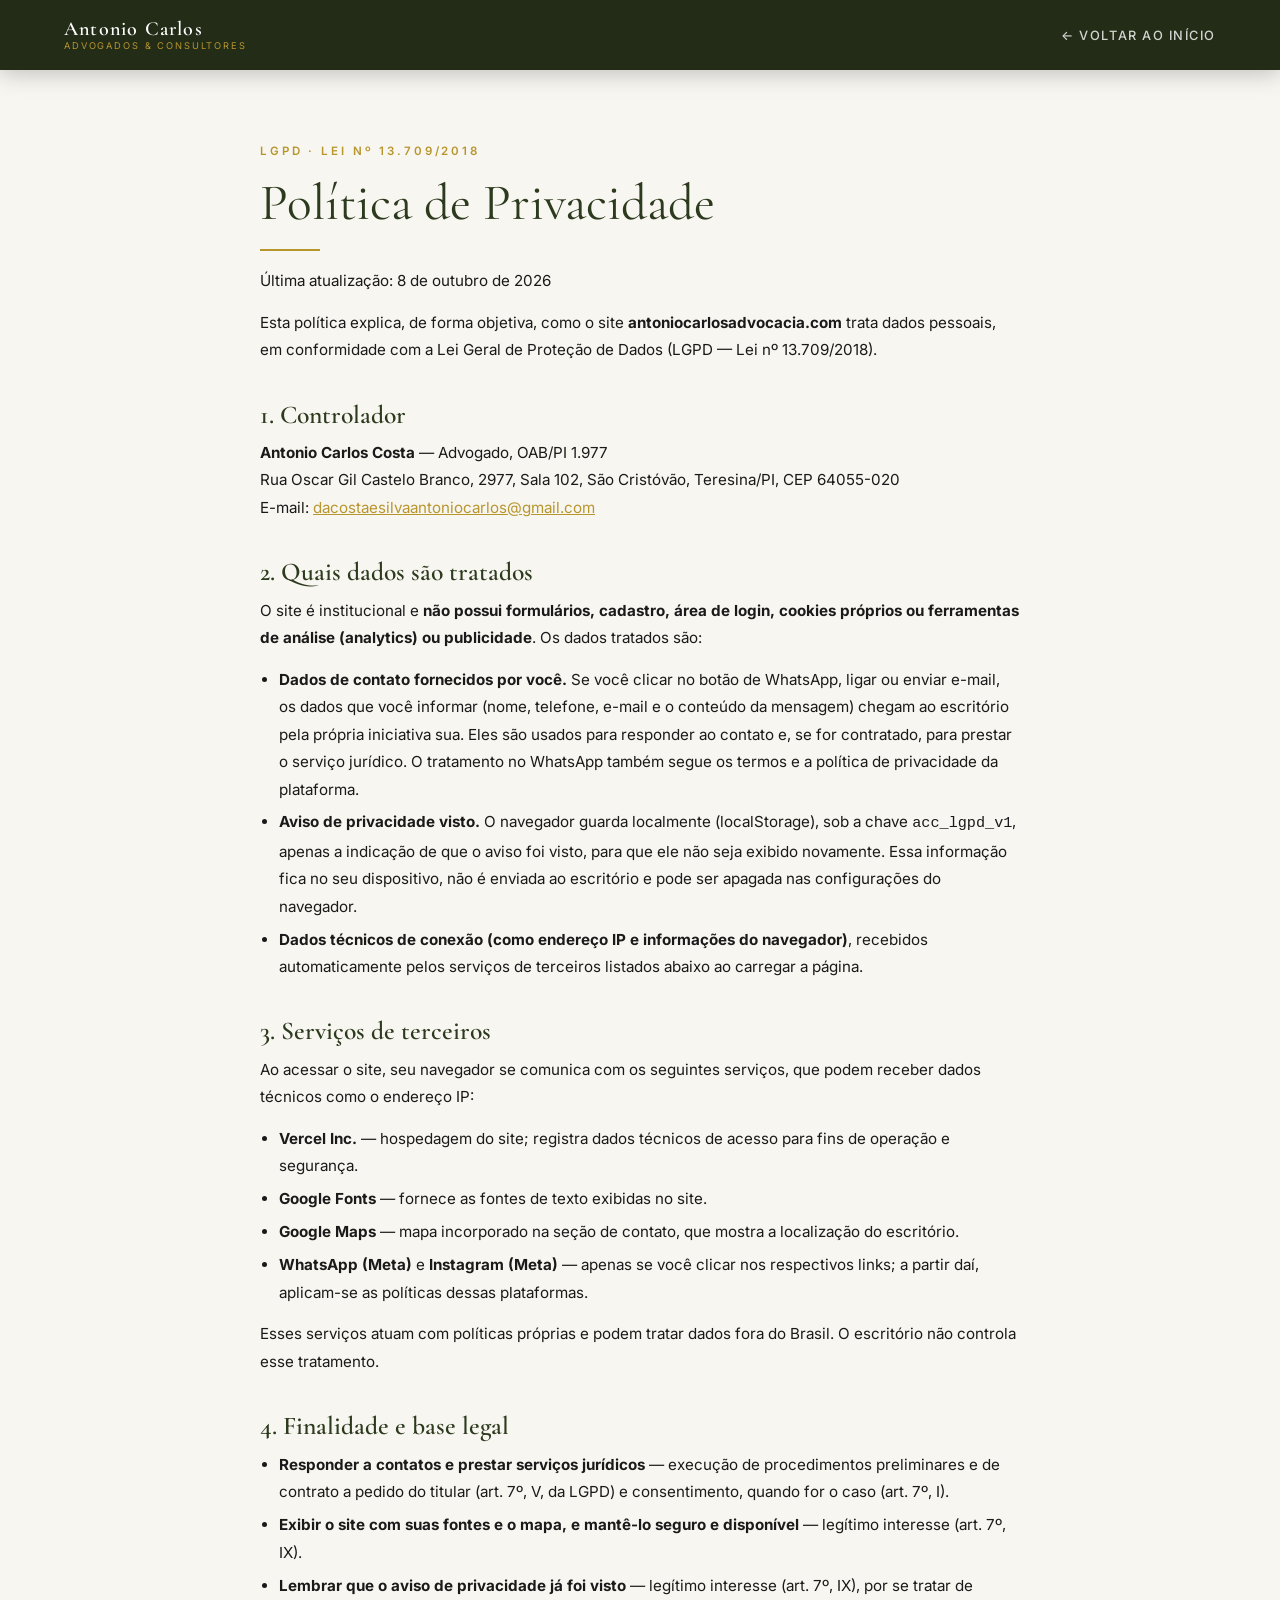
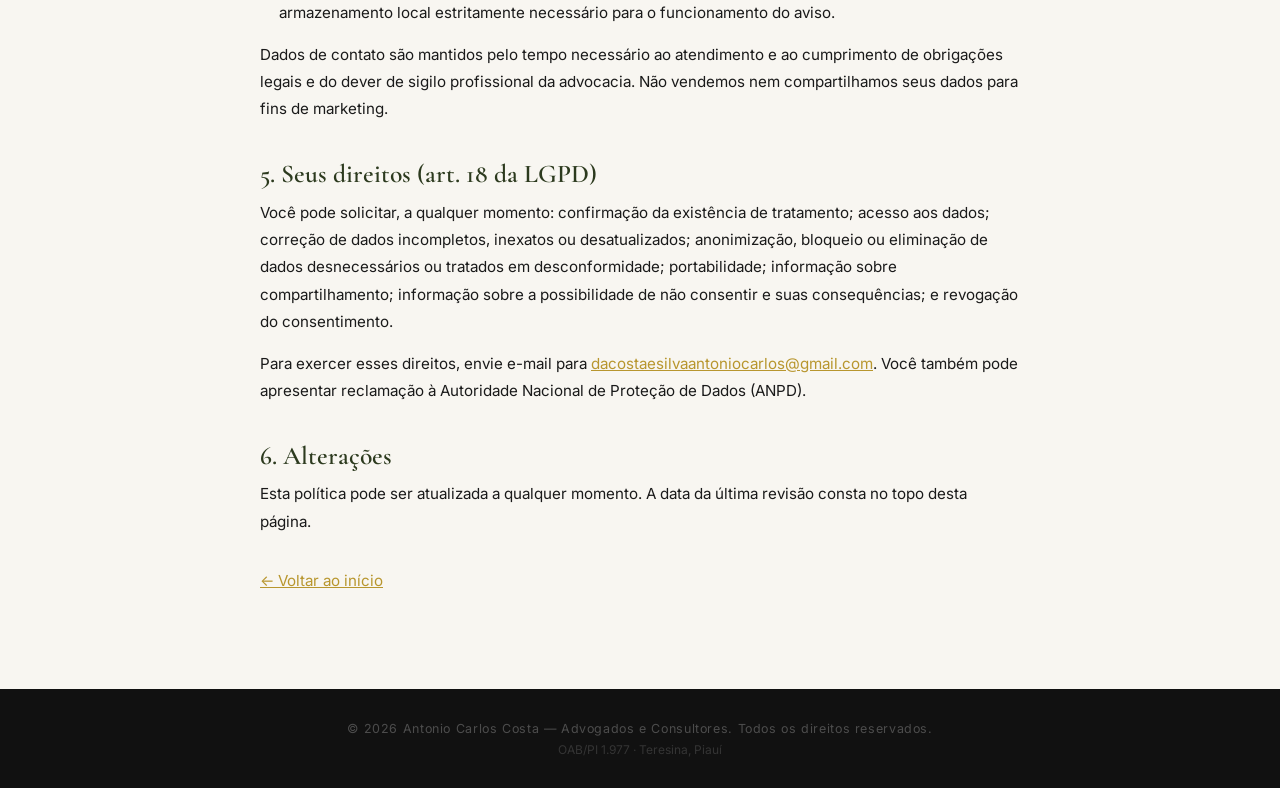
==== commit 65690428: "Simplifica banner LGPD para aviso informativo e atualiza README Co-Authored-By: Claude Sonnet 5.5 <n" ====
--- a/privacidade.html
+++ b/privacidade.html
@@ -45,7 +45,7 @@
     <div class="section-eyebrow">LGPD · Lei nº 13.709/2018</div>
     <h1>Política de Privacidade</h1>
     <div class="gold-rule" style="width:60px;height:2px;background:var(--ouro);margin:1rem 0 1rem"></div>
-    <p class="priv-updated">Última atualização: outubro de 2026</p>
+    <p class="priv-updated">Última atualização: 8 de outubro de 2026</p>
 
     <p>Esta política explica, de forma objetiva, como o site <strong>antoniocarlosadvocacia.com</strong> trata dados pessoais, em conformidade com a Lei Geral de Proteção de Dados (LGPD — Lei nº 13.709/2018).</p>
 
@@ -60,7 +60,7 @@
     <p>O site é institucional e <strong>não possui formulários, cadastro, área de login, cookies próprios ou ferramentas de análise (analytics) ou publicidade</strong>. Os dados tratados são:</p>
     <ul>
       <li><strong>Dados de contato fornecidos por você.</strong> Se você clicar no botão de WhatsApp, ligar ou enviar e-mail, os dados que você informar (nome, telefone, e-mail e o conteúdo da mensagem) chegam ao escritório pela própria iniciativa sua. Eles são usados para responder ao contato e, se for contratado, para prestar o serviço jurídico. O tratamento no WhatsApp também segue os termos e a política de privacidade da plataforma.</li>
-      <li><strong>Sua escolha no aviso de privacidade.</strong> O navegador guarda localmente (localStorage), sob a chave <code>acc_lgpd_v1</code>, apenas o valor “aceito” ou “recusado”, para que o aviso não seja exibido novamente. Essa informação fica no seu dispositivo, não é enviada ao escritório e pode ser apagada nas configurações do navegador.</li>
+      <li><strong>Aviso de privacidade visto.</strong> O navegador guarda localmente (localStorage), sob a chave <code>acc_lgpd_v1</code>, apenas a indicação de que o aviso foi visto, para que ele não seja exibido novamente. Essa informação fica no seu dispositivo, não é enviada ao escritório e pode ser apagada nas configurações do navegador.</li>
       <li><strong>Dados técnicos de conexão (como endereço IP e informações do navegador)</strong>, recebidos automaticamente pelos serviços de terceiros listados abaixo ao carregar a página.</li>
     </ul>
 
@@ -78,7 +78,7 @@
     <ul>
       <li><strong>Responder a contatos e prestar serviços jurídicos</strong> — execução de procedimentos preliminares e de contrato a pedido do titular (art. 7º, V, da LGPD) e consentimento, quando for o caso (art. 7º, I).</li>
       <li><strong>Exibir o site com suas fontes e o mapa, e mantê-lo seguro e disponível</strong> — legítimo interesse (art. 7º, IX).</li>
-      <li><strong>Lembrar sua escolha no aviso de privacidade</strong> — legítimo interesse (art. 7º, IX), por se tratar de armazenamento local estritamente necessário para o funcionamento do aviso.</li>
+      <li><strong>Lembrar que o aviso de privacidade já foi visto</strong> — legítimo interesse (art. 7º, IX), por se tratar de armazenamento local estritamente necessário para o funcionamento do aviso.</li>
     </ul>
     <p>Dados de contato são mantidos pelo tempo necessário ao atendimento e ao cumprimento de obrigações legais e do dever de sigilo profissional da advocacia. Não vendemos nem compartilhamos seus dados para fins de marketing.</p>
 
--- a/style.css
+++ b/style.css
@@ -285,7 +285,7 @@
 .lgpd-banner.hidden { display: none; }
 .lgpd-text { font-size: 0.83rem; color: rgba(255,255,255,0.7); line-height: 1.6; flex: 1; min-width: 240px; }
 .lgpd-text a { color: var(--ouro-light); text-decoration: underline; }
-.lgpd-btns { display: flex; gap: 0.8rem; flex-shrink: 0; flex-wrap: wrap; }
+.lgpd-btns { display: flex; flex-shrink: 0; }
 .lgpd-accept {
   background: var(--ouro); color: var(--verde);
   border: none; padding: 0.6rem 1.6rem; font-size: 0.78rem; font-weight: 600;
@@ -293,14 +293,6 @@
   border-radius: 2px; font-family: 'Inter', sans-serif; transition: background 0.2s;
 }
 .lgpd-accept:hover { background: var(--ouro-light); }
-.lgpd-reject {
-  background: transparent; color: rgba(255,255,255,0.5);
-  border: 1px solid rgba(255,255,255,0.2); padding: 0.6rem 1.2rem;
-  font-size: 0.78rem; font-weight: 500; letter-spacing: 0.08em;
-  text-transform: uppercase; cursor: pointer; border-radius: 2px;
-  font-family: 'Inter', sans-serif; transition: border-color 0.2s, color 0.2s;
-}
-.lgpd-reject:hover { border-color: rgba(255,255,255,0.4); color: rgba(255,255,255,0.75); }
 
 /* ── FOOTER ── */
 footer { background: #111; padding: 2rem; text-align: center; }
@@ -328,7 +320,8 @@
   .areas-grid { grid-template-columns: 1fr; }
   .dif-grid { grid-template-columns: 1fr 1fr; }
   .contato-layout { grid-template-columns: 1fr; gap: 2.5rem; }
-  .lgpd-banner { padding: 1.2rem 1.5rem; }
+  .lgpd-banner { padding: 1.2rem 1.5rem; gap: 1rem; }
+  .lgpd-btns, .lgpd-accept { width: 100%; }
 }
 @media (max-width: 600px) {
   .dif-grid { grid-template-columns: 1fr; }
